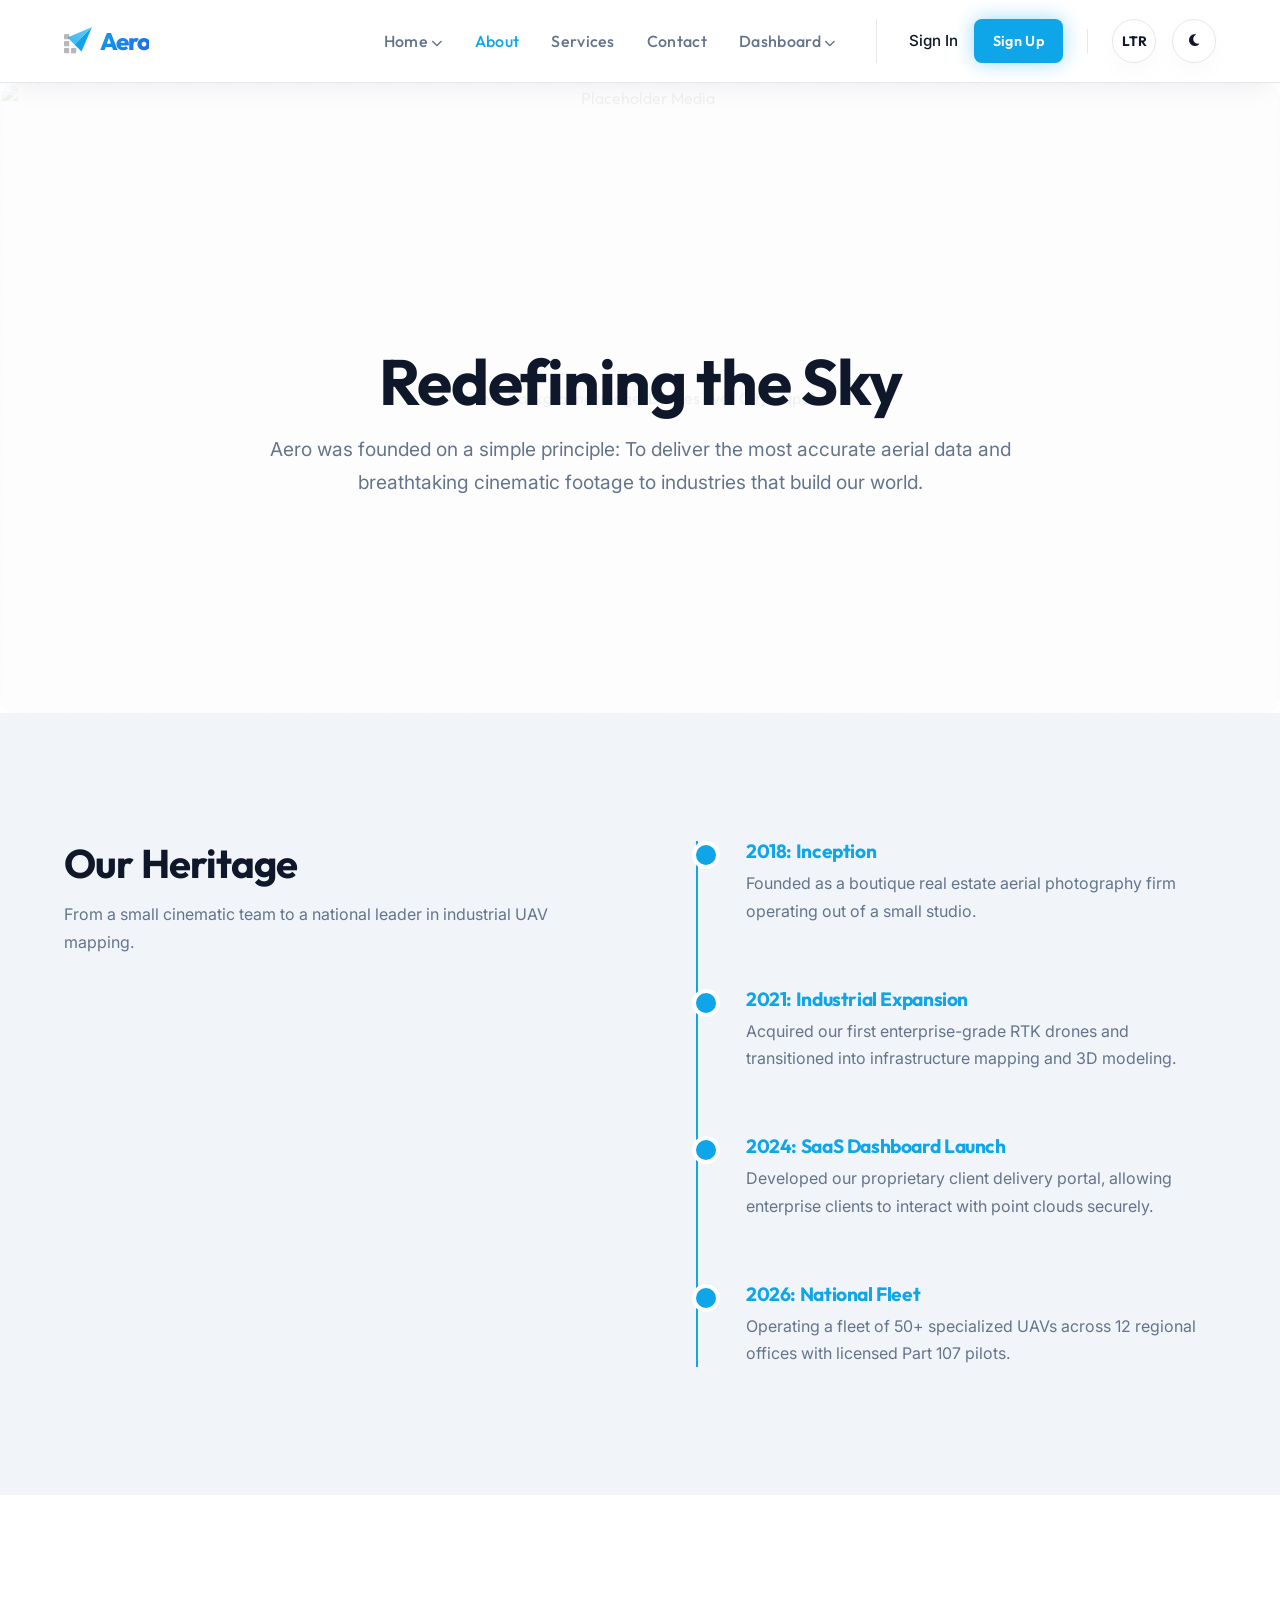
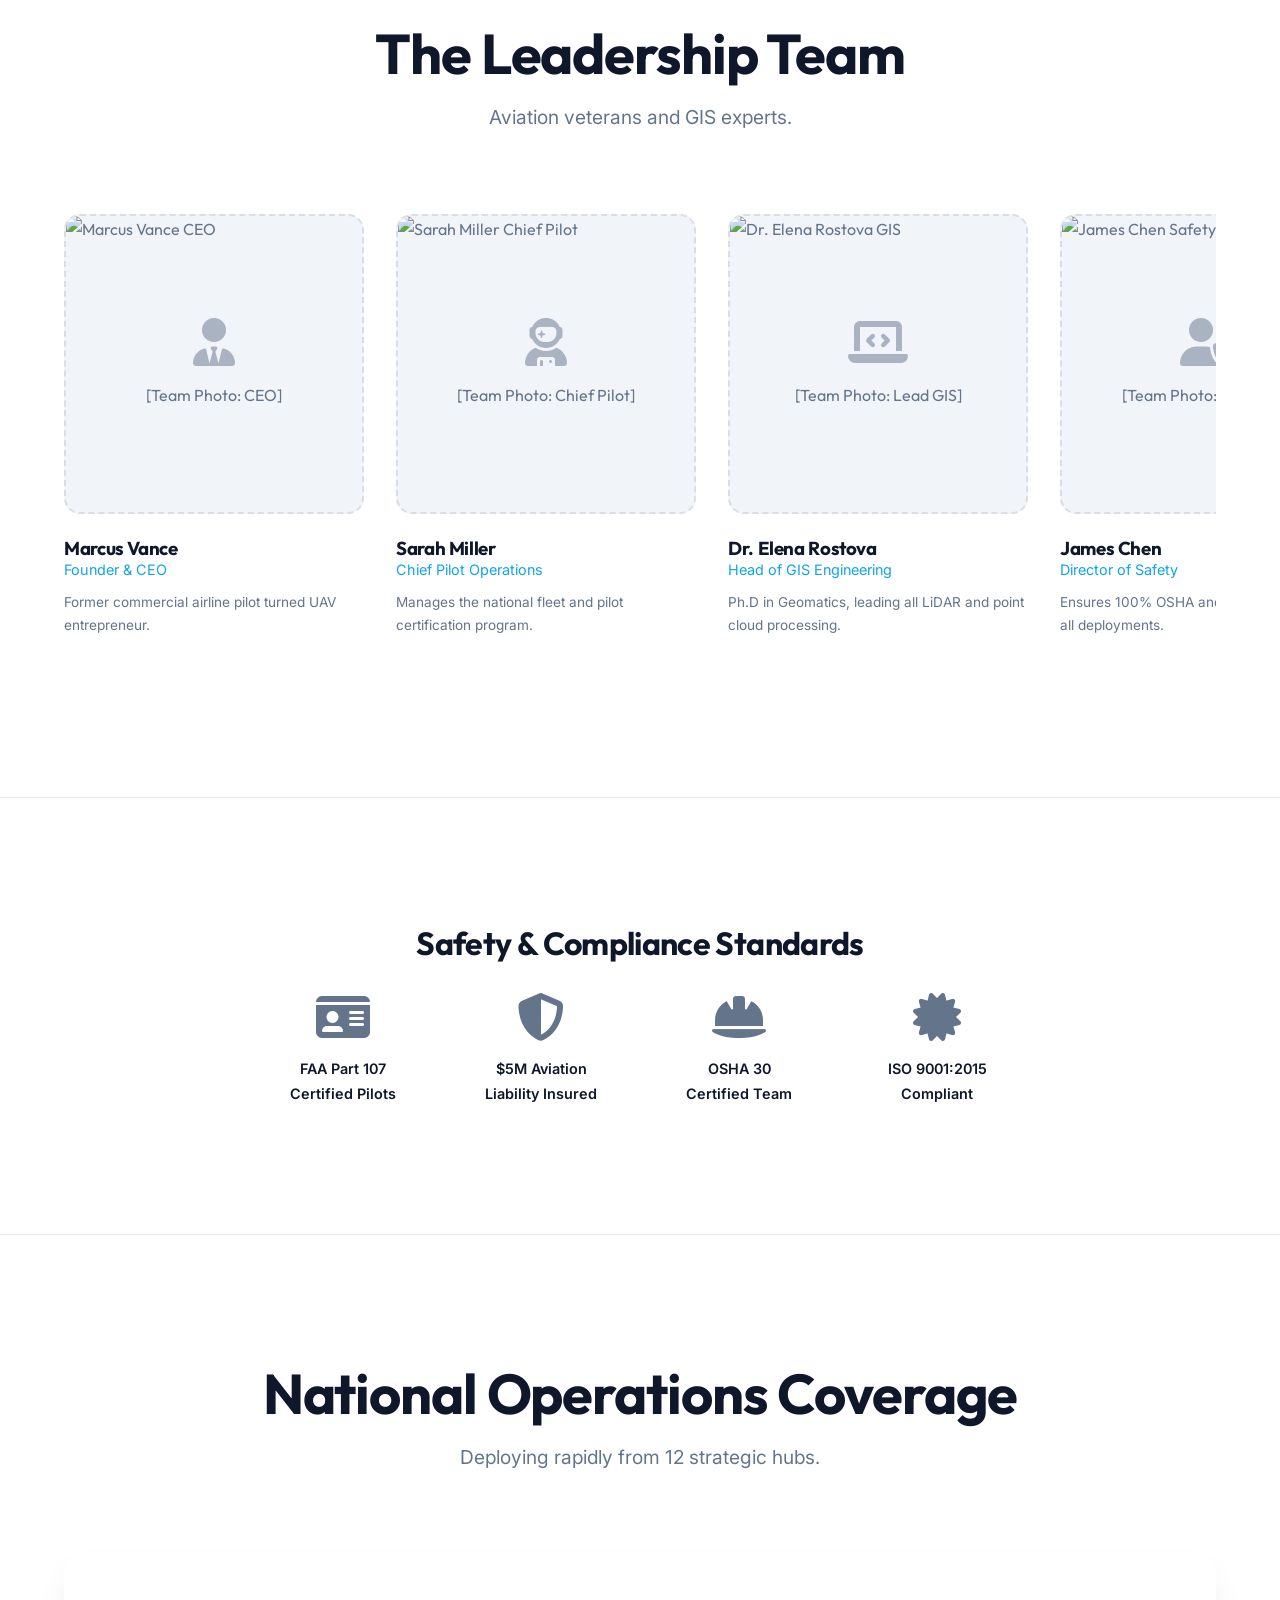
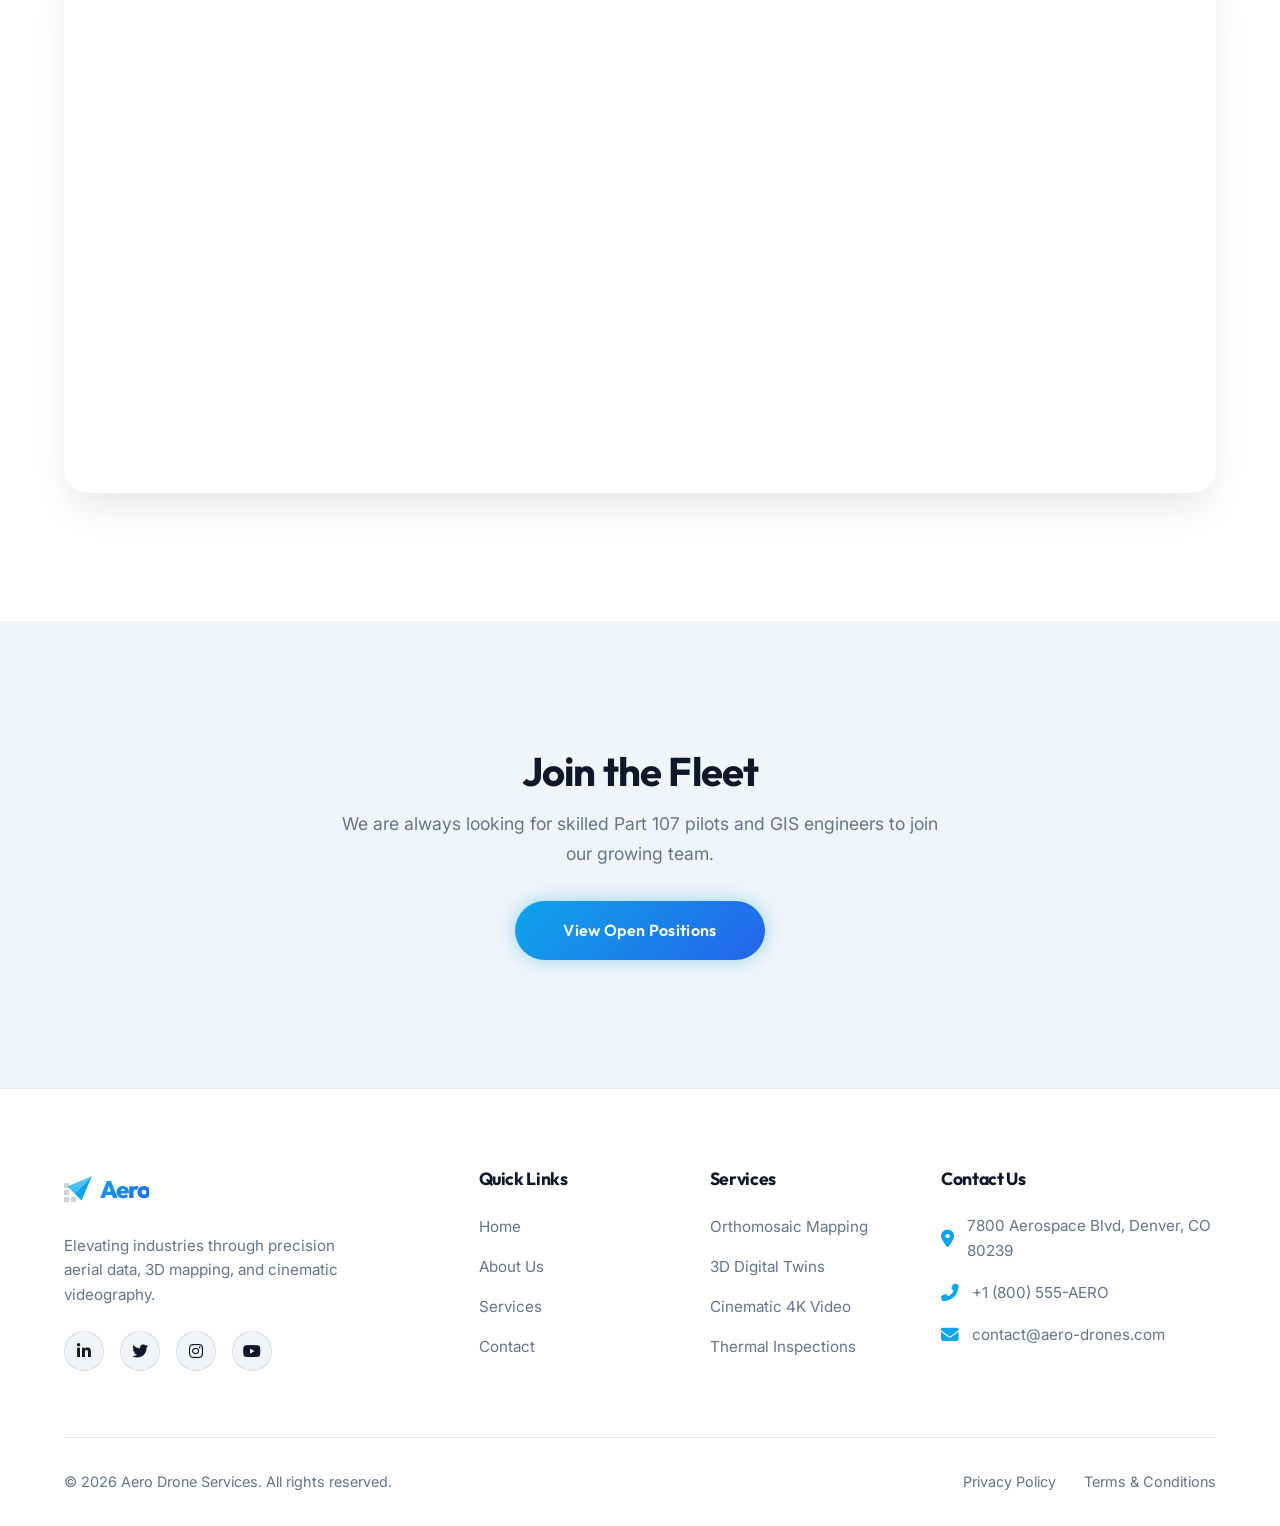
==== about.html @ 743de2b1 "Initial commit" ====
<!DOCTYPE html>
<html lang="en" data-theme="dark" dir="ltr">
<head>
    <meta charset="UTF-8">
    <meta name="viewport" content="width=device-width, initial-scale=1.0">
    <title>About Us - Aero Drone Services</title>
    <link rel="stylesheet" href="https://cdnjs.cloudflare.com/ajax/libs/font-awesome/6.4.0/css/all.min.css">
    <link rel="stylesheet" href="style.css">
    <link rel="icon" type="image/svg+xml" href="favicon.svg">
</head>
<body>
    <header>
        <div class="logo">
            <a href="index.html" style="display:flex; align-items:center; gap:0.5rem; text-decoration: none;">
                <svg width="28" height="28" viewBox="0 0 32 32" fill="none" xmlns="http://www.w3.org/2000/svg">
                    <defs>
                        <linearGradient id="drone-grad-right" x1="0%" y1="100%" x2="100%" y2="0%">
                            <stop offset="0%" stop-color="var(--accent)" />
                            <stop offset="100%" stop-color="#0ea5e9" />
                        </linearGradient>
                        <linearGradient id="drone-grad-left" x1="0%" y1="100%" x2="100%" y2="0%">
                            <stop offset="0%" stop-color="var(--accent)" />
                            <stop offset="100%" stop-color="#38bdf8" />
                        </linearGradient>
                    </defs>
                    <g fill="currentColor" opacity="0.3">
                        <rect x="0" y="24" width="6" height="6" rx="1"/>
                        <rect x="8" y="24" width="6" height="6" rx="1"/>
                        <rect x="0" y="16" width="6" height="6" rx="1"/>
                        <rect x="0" y="8" width="6" height="6" rx="1"/>
                    </g>
                    <path d="M 12 20 L 32 0 L 20 28 Z" fill="url(#drone-grad-right)"/>
                    <path d="M 12 20 L 32 0 L 4 12 Z" fill="url(#drone-grad-left)" opacity="0.8"/>
                </svg>
                <span style="font-family: var(--font-heading); font-size: 1.5rem; font-weight: 800; color: var(--text-primary);">Aero</span>
            </a>
        </div>
        <nav>
            <ul class="nav-links">
                <li class="nav-item-dropdown">
                    <a href="index.html">Home <i class="fas fa-chevron-down" style="font-size:0.7rem;"></i></a>
                    <ul class="dropdown-menu">
                        <li><a href="index.html">Home 1 (Cinematic)</a></li>
                        <li><a href="home2.html">Home 2 (Industrial)</a></li>
                    </ul>
                </li>
                <li><a href="about.html" >About</a></li>
                <li><a href="services.html">Services</a></li>
                <li><a href="contact.html">Contact</a></li>
                <li class="nav-item-dropdown">
                    <a href="dashboard.html">Dashboard <i class="fas fa-chevron-down" style="font-size:0.7rem;"></i></a>
                    <ul class="dropdown-menu">
                        <li><a href="dashboard.html">User</a></li>
                        <li><a href="admin.html">Admin</a></li>
                    </ul>
                </li>
            </ul>
            <div class="header-utils">
                <a href="signin.html" style="font-weight: 500; font-size: 0.95rem; color: var(--text-primary);">Sign In</a>
                <a href="signup.html" class="btn" style="padding: 0.6rem 1.2rem; border-radius: 8px; font-size: 0.9rem; background: var(--accent); color: #fff;">Sign Up</a>
                <div style="width: 1px; height: 24px; background-color: var(--border); margin: 0 0.5rem;"></div>
                <button id="dir-toggle" class="btn-toggle">LTR</button>
                <button id="theme-toggle" class="btn-toggle" aria-label="Toggle Theme">
                    <i class="fas fa-moon"></i>
                </button>
            </div>
        </nav>
    </header>

    <main>
        <!-- SECTION 1: Mission Hero -->
        <section class="hero-centered" style="background-color: var(--bg-primary); position: relative; overflow: hidden;">
            <div style="position: absolute; top: 0; left: 0; width: 100%; height: 100%; opacity: 0.1; z-index: 0;" class="media-placeholder">
    <!-- Paste your URL below. Empty src attributes are automatically hidden. -->
    <img src="https://loremflickr.com/800/600/drone,architecture?lock=18" alt="Placeholder Media">
    <video src="" autoplay loop muted playsinline></video>

                <span>[Hero Background Image: Drones over Cityscape]</span>
            </div>
            <div style="position: relative; z-index: 1; max-width: 800px;">
                <h1 style="font-size: 4rem; margin-bottom: 1rem;">Redefining the Sky</h1>
                <p style="font-size: 1.2rem; color: var(--text-secondary); margin-bottom: 2rem;">Aero was founded on a simple principle: To deliver the most accurate aerial data and breathtaking cinematic footage to industries that build our world.</p>
            </div>
        </section>

        <!-- SECTION 2: Heritage Timeline -->
        <section class="section-padding" style="background-color: var(--bg-secondary);">
            <div class="grid-2" style="max-width: 1200px; margin: 0 auto;">
                <div>
                    <h2 style="font-size: 2.5rem; margin-bottom: 1rem;">Our Heritage</h2>
                    <p style="color: var(--text-secondary); margin-bottom: 2rem;">From a small cinematic team to a national leader in industrial UAV mapping.</p>
                </div>
                <div class="history-timeline">
                    <div class="history-item">
                        <h4 style="color: var(--accent); font-size: 1.2rem; margin-bottom: 0.5rem;">2018: Inception</h4>
                        <p style="color: var(--text-secondary);">Founded as a boutique real estate aerial photography firm operating out of a small studio.</p>
                    </div>
                    <div class="history-item">
                        <h4 style="color: var(--accent); font-size: 1.2rem; margin-bottom: 0.5rem;">2021: Industrial Expansion</h4>
                        <p style="color: var(--text-secondary);">Acquired our first enterprise-grade RTK drones and transitioned into infrastructure mapping and 3D modeling.</p>
                    </div>
                    <div class="history-item">
                        <h4 style="color: var(--accent); font-size: 1.2rem; margin-bottom: 0.5rem;">2024: SaaS Dashboard Launch</h4>
                        <p style="color: var(--text-secondary);">Developed our proprietary client delivery portal, allowing enterprise clients to interact with point clouds securely.</p>
                    </div>
                    <div class="history-item" style="margin-bottom: 0;">
                        <h4 style="color: var(--accent); font-size: 1.2rem; margin-bottom: 0.5rem;">2026: National Fleet</h4>
                        <p style="color: var(--text-secondary);">Operating a fleet of 50+ specialized UAVs across 12 regional offices with licensed Part 107 pilots.</p>
                    </div>
                </div>
            </div>
        </section>

        <!-- SECTION 3: Leadership Team -->
        <section class="section-padding" style="background-color: var(--bg-primary);">
            <div class="section-title">
                <h2>The Leadership Team</h2>
                <p>Aviation veterans and GIS experts.</p>
            </div>
            <div style="display: flex; gap: 2rem; overflow-x: auto; padding-bottom: 2rem; max-width: 1200px; margin: 0 auto; scroll-snap-type: x mandatory;">
                <div style="flex: 0 0 300px; scroll-snap-align: start;">
                    <div class="media-placeholder ratio-square" style="border-radius: 16px; margin-bottom: 1.5rem;">
    <!-- Paste your URL below. Empty src attributes are automatically hidden. -->
    <img src="https://images.unsplash.com/photo-1560250097-0b93528c311a?w=400&h=400&fit=crop" alt="Marcus Vance CEO">
    <video src="" autoplay loop muted playsinline></video>

                        <i class="fas fa-user-tie"></i>
                        <span>[Team Photo: CEO]</span>
                    </div>
                    <h3>Marcus Vance</h3>
                    <p style="color: var(--accent); font-size: 0.9rem; margin-bottom: 0.5rem;">Founder & CEO</p>
                    <p style="color: var(--text-secondary); font-size: 0.85rem;">Former commercial airline pilot turned UAV entrepreneur.</p>
                </div>
                <div style="flex: 0 0 300px; scroll-snap-align: start;">
                    <div class="media-placeholder ratio-square" style="border-radius: 16px; margin-bottom: 1.5rem;">
    <!-- Paste your URL below. Empty src attributes are automatically hidden. -->
    <img src="https://images.unsplash.com/photo-1573496359142-b8d87734a5a2?w=400&h=400&fit=crop" alt="Sarah Miller Chief Pilot">
    <video src="" autoplay loop muted playsinline></video>

                        <i class="fas fa-user-astronaut"></i>
                        <span>[Team Photo: Chief Pilot]</span>
                    </div>
                    <h3>Sarah Miller</h3>
                    <p style="color: var(--accent); font-size: 0.9rem; margin-bottom: 0.5rem;">Chief Pilot Operations</p>
                    <p style="color: var(--text-secondary); font-size: 0.85rem;">Manages the national fleet and pilot certification program.</p>
                </div>
                <div style="flex: 0 0 300px; scroll-snap-align: start;">
                    <div class="media-placeholder ratio-square" style="border-radius: 16px; margin-bottom: 1.5rem;">
    <!-- Paste your URL below. Empty src attributes are automatically hidden. -->
    <img src="https://images.unsplash.com/photo-1580489944761-15a19d654956?w=400&h=400&fit=crop" alt="Dr. Elena Rostova GIS">
    <video src="" autoplay loop muted playsinline></video>

                        <i class="fas fa-laptop-code"></i>
                        <span>[Team Photo: Lead GIS]</span>
                    </div>
                    <h3>Dr. Elena Rostova</h3>
                    <p style="color: var(--accent); font-size: 0.9rem; margin-bottom: 0.5rem;">Head of GIS Engineering</p>
                    <p style="color: var(--text-secondary); font-size: 0.85rem;">Ph.D in Geomatics, leading all LiDAR and point cloud processing.</p>
                </div>
                <div style="flex: 0 0 300px; scroll-snap-align: start;">
                    <div class="media-placeholder ratio-square" style="border-radius: 16px; margin-bottom: 1.5rem;">
    <!-- Paste your URL below. Empty src attributes are automatically hidden. -->
    <img src="https://images.unsplash.com/photo-1472099645785-5658abf4ff4e?w=400&h=400&fit=crop" alt="James Chen Safety">
    <video src="" autoplay loop muted playsinline></video>

                        <i class="fas fa-user-shield"></i>
                        <span>[Team Photo: Safety Dir]</span>
                    </div>
                    <h3>James Chen</h3>
                    <p style="color: var(--accent); font-size: 0.9rem; margin-bottom: 0.5rem;">Director of Safety</p>
                    <p style="color: var(--text-secondary); font-size: 0.85rem;">Ensures 100% OSHA and FAA compliance on all deployments.</p>
                </div>
            </div>
        </section>

        <!-- SECTION 4: Safety & Compliance -->
        <section class="section-padding" style="background-color: var(--bg-elevated); border-top: 1px solid var(--border); border-bottom: 1px solid var(--border);">
            <div style="max-width: 1000px; margin: 0 auto; text-align: center;">
                <h2 style="font-size: 2rem; margin-bottom: 2rem;">Safety & Compliance Standards</h2>
                <div style="display: flex; justify-content: center; flex-wrap: wrap; gap: 3rem;">
                    <div style="text-align: center; width: 150px;">
                        <i class="fas fa-id-card" style="font-size: 3rem; color: var(--text-secondary); margin-bottom: 1rem;"></i>
                        <p style="font-weight: 600; font-size: 0.9rem;">FAA Part 107<br>Certified Pilots</p>
                    </div>
                    <div style="text-align: center; width: 150px;">
                        <i class="fas fa-shield-alt" style="font-size: 3rem; color: var(--text-secondary); margin-bottom: 1rem;"></i>
                        <p style="font-weight: 600; font-size: 0.9rem;">$5M Aviation<br>Liability Insured</p>
                    </div>
                    <div style="text-align: center; width: 150px;">
                        <i class="fas fa-hard-hat" style="font-size: 3rem; color: var(--text-secondary); margin-bottom: 1rem;"></i>
                        <p style="font-weight: 600; font-size: 0.9rem;">OSHA 30<br>Certified Team</p>
                    </div>
                    <div style="text-align: center; width: 150px;">
                        <i class="fas fa-certificate" style="font-size: 3rem; color: var(--text-secondary); margin-bottom: 1rem;"></i>
                        <p style="font-weight: 600; font-size: 0.9rem;">ISO 9001:2015<br>Compliant</p>
                    </div>
                </div>
            </div>
        </section>

        <!-- SECTION 5: Global Reach Map -->
        <section class="section-padding" style="background-color: var(--bg-primary);">
            <div class="section-title">
                <h2>National Operations Coverage</h2>
                <p>Deploying rapidly from 12 strategic hubs.</p>
            </div>
            <div style="max-width: 1200px; margin: 0 auto;">
                <div style="width: 100%; height: 60vh; border-radius: 24px; overflow: hidden; box-shadow: var(--shadow-elevated);">
                    <iframe src="https://www.google.com/maps/embed?pb=!1m14!1m12!1m3!1d13540875.050456181!2d-98.35824580556113!3d39.7392!2m3!1f0!2f0!3f0!3m2!1i1024!2i768!4f13.1!5e0!3m2!1sen!2sus!4v1680000000000!5m2!1sen!2sus" width="100%" height="100%" style="border:0;" allowfullscreen="" loading="lazy" referrerpolicy="no-referrer-when-downgrade"></iframe>
                </div>
            </div>
        </section>

        <!-- SECTION 6: Careers CTA -->
        <section class="section-padding" style="background: var(--bg-secondary); text-align: center;">
            <div style="max-width: 600px; margin: 0 auto;">
                <h2 style="font-size: 2.5rem; margin-bottom: 1rem;">Join the Fleet</h2>
                <p style="font-size: 1.1rem; color: var(--text-secondary); margin-bottom: 2rem;">We are always looking for skilled Part 107 pilots and GIS engineers to join our growing team.</p>
                <a href="contact.html" class="btn" style="padding: 1rem 3rem;">View Open Positions</a>
            </div>
        </section>
    </main>

        <footer class="main-footer">
        <div class="footer-grid">
            <div class="footer-brand">
                <div class="logo">
                    <a href="index.html" style="display:flex; align-items:center; gap:0.5rem; text-decoration: none;">
                        <svg width="28" height="28" viewBox="0 0 32 32" fill="none" xmlns="http://www.w3.org/2000/svg">
                            <defs>
                                <linearGradient id="drone-grad-right" x1="0%" y1="100%" x2="100%" y2="0%">
                                    <stop offset="0%" stop-color="var(--accent)" />
                                    <stop offset="100%" stop-color="#0ea5e9" />
                                </linearGradient>
                                <linearGradient id="drone-grad-left" x1="0%" y1="100%" x2="100%" y2="0%">
                                    <stop offset="0%" stop-color="var(--accent)" />
                                    <stop offset="100%" stop-color="#38bdf8" />
                                </linearGradient>
                            </defs>
                            <g fill="currentColor" opacity="0.3">
                                <rect x="0" y="24" width="6" height="6" rx="1"/>
                                <rect x="8" y="24" width="6" height="6" rx="1"/>
                                <rect x="0" y="16" width="6" height="6" rx="1"/>
                                <rect x="0" y="8" width="6" height="6" rx="1"/>
                            </g>
                            <path d="M 12 20 L 32 0 L 20 28 Z" fill="url(#drone-grad-right)"/>
                            <path d="M 12 20 L 32 0 L 4 12 Z" fill="url(#drone-grad-left)" opacity="0.8"/>
                        </svg>
                        <span style="font-family: var(--font-heading); font-size: 1.5rem; font-weight: 800; color: var(--text-primary);">Aero</span>
                    </a>
                </div>
                <p>Elevating industries through precision aerial data, 3D mapping, and cinematic videography.</p>
                <div class="social-links">
                    <a href="#" aria-label="LinkedIn"><i class="fab fa-linkedin-in"></i></a>
                    <a href="#" aria-label="Twitter"><i class="fab fa-twitter"></i></a>
                    <a href="#" aria-label="Instagram"><i class="fab fa-instagram"></i></a>
                    <a href="#" aria-label="YouTube"><i class="fab fa-youtube"></i></a>
                </div>
            </div>
            <div class="footer-links">
                <h4>Quick Links</h4>
                <ul>
                    <li><a href="index.html">Home</a></li>
                    <li><a href="about.html">About Us</a></li>
                    <li><a href="services.html">Services</a></li>
                    <li><a href="contact.html">Contact</a></li>
                </ul>
            </div>
            <div class="footer-links">
                <h4>Services</h4>
                <ul>
                    <li><a href="services.html">Orthomosaic Mapping</a></li>
                    <li><a href="services.html">3D Digital Twins</a></li>
                    <li><a href="services.html">Cinematic 4K Video</a></li>
                    <li><a href="services.html">Thermal Inspections</a></li>
                </ul>
            </div>
            <div class="footer-contact">
                <h4>Contact Us</h4>
                <p><i class="fas fa-map-marker-alt"></i> 7800 Aerospace Blvd, Denver, CO 80239</p>
                <p><i class="fas fa-phone-alt"></i> +1 (800) 555-AERO</p>
                <p><i class="fas fa-envelope"></i> contact@aero-drones.com</p>
            </div>
        </div>
        <div class="footer-bottom">
            <p>&copy; 2026 Aero Drone Services. All rights reserved.</p>
            <div class="legal-links">
                <a href="#">Privacy Policy</a>
                <a href="#">Terms & Conditions</a>
            </div>
        </div>
    </footer>

    <script src="script.js"></script>
</body>
</html>
---- style.css ----
@import url('https://fonts.googleapis.com/css2?family=Outfit:wght@300;400;500;600;700;800&family=Inter:wght@300;400;500;600&display=swap');

:root {
    /* Aero Silver & Electric Blue (Light Theme) */
    --bg-primary: #ffffff;
    --bg-secondary: #f1f5f9;
    --bg-elevated: rgba(255, 255, 255, 0.85);
    --text-primary: #0f172a;
    --text-secondary: #64748b;
    
    --accent-gradient: linear-gradient(135deg, #0ea5e9, #2563eb);
    --accent: #0ea5e9;
    --accent-glow: rgba(14, 165, 233, 0.4);
    
    --border: rgba(15, 23, 42, 0.1);
    --glass-border: rgba(255, 255, 255, 0.6);
    
    --shadow: 0 10px 30px -10px rgba(15, 23, 42, 0.08);
    --shadow-elevated: 0 20px 40px -10px rgba(15, 23, 42, 0.12);
    --shadow-glow: 0 0 20px var(--accent-glow);
    
    --font-heading: 'Outfit', sans-serif;
    --font-body: 'Inter', sans-serif;

    --transition: all 0.4s cubic-bezier(0.16, 1, 0.3, 1);
}

[data-theme="dark"] {
    /* Aero Silver & Electric Blue (Dark Theme) */
    --bg-primary: #020617;
    --bg-secondary: #0f172a;
    --bg-elevated: rgba(15, 23, 42, 0.75);
    --text-primary: #f8fafc;
    --text-secondary: #94a3b8;
    
    --accent-gradient: linear-gradient(135deg, #38bdf8, #2563eb);
    --accent: #38bdf8;
    --accent-glow: rgba(56, 189, 248, 0.3);
    
    --border: rgba(255, 255, 255, 0.1);
    --glass-border: rgba(255, 255, 255, 0.15);
    
    --shadow: 0 10px 30px -10px rgba(0, 0, 0, 0.6);
    --shadow-elevated: 0 20px 40px -10px rgba(0, 0, 0, 0.8);
}

* {
    margin: 0;
    padding: 0;
    box-sizing: border-box;
}

body {
    font-family: var(--font-body);
    background-color: var(--bg-primary);
    color: var(--text-primary);
    line-height: 1.7;
    transition: background-color 0.5s ease, color 0.5s ease;
    overflow-x: hidden;
    -webkit-font-smoothing: antialiased;
}

h1, h2, h3, h4, h5, h6 {
    font-family: var(--font-heading);
    font-weight: 700;
    line-height: 1.1;
    letter-spacing: -0.02em;
}

a {
    color: inherit;
    text-decoration: none;
    transition: var(--transition);
}

/* Glassmorphic Header */
header {
    background-color: var(--bg-elevated);
    backdrop-filter: blur(16px);
    -webkit-backdrop-filter: blur(16px);
    padding: 1.2rem 5%;
    display: flex;
    justify-content: space-between;
    align-items: center;
    position: sticky;
    top: 0;
    z-index: 1000;
    border-bottom: 1px solid var(--border);
    box-shadow: var(--shadow);
}

.logo {
    font-family: var(--font-heading);
    font-size: 1.8rem;
    font-weight: 800;
    letter-spacing: -0.04em;
    display: flex;
    align-items: center;
    gap: 0.5rem;
}

.logo i {
    background: var(--accent-gradient);
    -webkit-background-clip: text;
    -webkit-text-fill-color: transparent;
    font-size: 1.5rem;
}

.logo span {
    background: var(--accent-gradient);
    -webkit-background-clip: text;
    -webkit-text-fill-color: transparent;
}

nav {
    display: flex;
    align-items: center;
    gap: 2.5rem;
}

.nav-links {
    display: flex;
    gap: 2rem;
    list-style: none;
}

.nav-links li {
    position: relative;
    padding: 0.5rem 0;
}

.nav-links a {
    font-family: var(--font-heading);
    font-weight: 500;
    font-size: 1rem;
    color: var(--text-secondary);
    letter-spacing: 0.02em;
    transition: var(--transition);
}

.nav-links a:hover,
.nav-links a.active {
    color: var(--text-primary);
}

/* Premium Dropdown with Blur */
.dropdown-menu {
    position: absolute;
    top: 100%;
    left: 50%;
    transform: translateX(-50%) translateY(15px) scale(0.95);
    background-color: var(--bg-elevated);
    backdrop-filter: blur(20px);
    -webkit-backdrop-filter: blur(20px);
    min-width: 220px;
    box-shadow: var(--shadow-elevated);
    border-radius: 16px;
    border: 1px solid var(--border);
    padding: 0.8rem;
    opacity: 0;
    visibility: hidden;
    transition: var(--transition);
    z-index: 100;
}

.nav-item-dropdown:hover .dropdown-menu {
    opacity: 1;
    visibility: visible;
    transform: translateX(-50%) translateY(0) scale(1);
}

.dropdown-menu li {
    padding: 0;
    margin-bottom: 0.2rem;
}

.dropdown-menu li:last-child {
    margin-bottom: 0;
}

.dropdown-menu a {
    display: block;
    padding: 0.8rem 1.2rem;
    color: var(--text-primary);
    border-radius: 8px;
    font-weight: 500;
}

.dropdown-menu a:hover {
    background: rgba(255,255,255,0.05);
    color: var(--accent);
    transform: translateX(5px);
}

[data-theme="light"] .dropdown-menu a:hover {
    background: rgba(0,0,0,0.03);
}

/* Header Utilities */
.header-utils {
    display: flex;
    align-items: center;
    gap: 1rem;
    padding-left: 2rem;
    border-left: 1px solid var(--border);
}

.btn-toggle {
    background: transparent;
    border: 1px solid var(--border);
    color: var(--text-primary);
    width: 44px;
    height: 44px;
    border-radius: 50%;
    cursor: pointer;
    font-family: var(--font-heading);
    font-size: 0.85rem;
    font-weight: 700;
    transition: var(--transition);
    display: flex;
    align-items: center;
    justify-content: center;
    box-shadow: var(--shadow);
}

.btn-toggle:hover {
    background: var(--bg-secondary);
    border-color: var(--accent);
    color: var(--accent);
    transform: translateY(-2px);
    box-shadow: var(--shadow-glow);
}

/* Elegant Buttons */
.btn {
    display: inline-flex;
    align-items: center;
    justify-content: center;
    padding: 1rem 2.5rem;
    background: var(--accent-gradient);
    color: #fff !important;
    border-radius: 30px;
    font-family: var(--font-heading);
    font-weight: 600;
    font-size: 1rem;
    letter-spacing: 0.02em;
    border: none;
    cursor: pointer;
    transition: var(--transition);
    box-shadow: var(--shadow-glow);
    position: relative;
    overflow: hidden;
    z-index: 1;
}

.btn::before {
    content: '';
    position: absolute;
    top: 0; left: 0; right: 0; bottom: 0;
    background: linear-gradient(135deg, #4facfe, #00f2fe);
    z-index: -1;
    transition: var(--transition);
    opacity: 0;
}

.btn:hover {
    transform: translateY(-3px);
    box-shadow: 0 15px 25px -10px var(--accent);
}

.btn:hover::before {
    opacity: 1;
}

.btn-outline {
    background: transparent;
    border: 2px solid var(--border);
    color: var(--text-primary) !important;
    box-shadow: none;
}

.btn-outline::before {
    display: none;
}

.btn-outline:hover {
    border-color: var(--accent);
    color: var(--accent) !important;
    background: rgba(0, 242, 254, 0.05);
}

/* Hero Section (Glass Overlay) */
.hero {
    position: relative;
    height: 90vh;
    display: flex;
    overflow: hidden;
}

.hero-split {
    flex: 1;
    position: relative;
    overflow: hidden;
}

.hero-split img {
    position: absolute;
    top: 0;
    left: 0;
    width: 100%;
    height: 100%;
    object-fit: cover;
    z-index: 0;
    opacity: 0.6;
    transition: transform 1.5s cubic-bezier(0.16, 1, 0.3, 1), opacity 0.5s ease;
}

.hero-split:hover img {
    transform: scale(1.08);
    opacity: 0.8;
}

.hero-content {
    position: absolute;
    top: 50%;
    left: 50%;
    transform: translate(-50%, -50%);
    z-index: 10;
    text-align: center;
    padding: 4rem;
    background: rgba(10, 11, 16, 0.7);
    backdrop-filter: blur(24px);
    -webkit-backdrop-filter: blur(24px);
    border: 1px solid rgba(255, 255, 255, 0.05);
    border-radius: 30px;
    width: 90%;
    max-width: 800px;
    box-shadow: 0 30px 60px rgba(0,0,0,0.5);
}

.hero-content h2 {
    font-size: 4.5rem;
    margin-bottom: 1.5rem;
    background: linear-gradient(to right, #fff, #94a3b8);
    -webkit-background-clip: text;
    -webkit-text-fill-color: transparent;
    line-height: 1.1;
}

[data-theme="light"] .hero-content h2 {
    background: linear-gradient(to right, #ffffff, #e2e8f0);
    -webkit-background-clip: text;
    -webkit-text-fill-color: transparent;
}

.hero-content p {
    font-size: 1.2rem;
    color: #cbd5e1;
    margin-bottom: 3rem;
    font-weight: 300;
    letter-spacing: 0.05em;
    text-transform: uppercase;
}

/* Sections */
.section-padding {
    padding: 8rem 5%;
}

.section-title {
    text-align: center;
    margin-bottom: 5rem;
}

.section-title h2 {
    font-size: 3.5rem;
    margin-bottom: 1rem;
}

.section-title h2 span {
    color: var(--accent);
}

.section-title p {
    color: var(--text-secondary);
    font-size: 1.2rem;
    max-width: 600px;
    margin: 0 auto;
}

/* Grid Layouts */
.grid-2 {
    display: grid;
    grid-template-columns: repeat(auto-fit, minmax(400px, 1fr));
    gap: 3rem;
}

.grid-3 {
    display: grid;
    grid-template-columns: repeat(auto-fit, minmax(320px, 1fr));
    gap: 2.5rem;
}

/* Premium Specs Table */
.table-wrapper {
    background: var(--bg-elevated);
    border: 1px solid var(--border);
    border-radius: 24px;
    padding: 1px; /* Gradient border effect */
    background: linear-gradient(135deg, var(--border), transparent);
    box-shadow: var(--shadow-elevated);
    overflow: hidden;
}

.specs-table {
    width: 100%;
    border-collapse: collapse;
    background-color: var(--bg-secondary);
    border-radius: 23px;
    overflow: hidden;
}

.specs-table th,
.specs-table td {
    padding: 1.5rem 2rem;
    text-align: left;
    border-bottom: 1px solid var(--border);
}

[dir="rtl"] .specs-table th,
[dir="rtl"] .specs-table td {
    text-align: right;
}

.specs-table th {
    background-color: rgba(0, 0, 0, 0.02);
    font-family: var(--font-heading);
    font-weight: 600;
    color: var(--text-secondary);
    text-transform: uppercase;
    font-size: 0.8rem;
    letter-spacing: 0.1em;
}

[data-theme="dark"] .specs-table th {
    background-color: rgba(255, 255, 255, 0.02);
}

.specs-table td {
    font-size: 1.05rem;
    font-weight: 500;
}

.specs-table tr:last-child td {
    border-bottom: none;
}

.specs-table tr {
    transition: var(--transition);
}

.specs-table tr:hover td {
    background-color: rgba(255,255,255,0.03);
}

/* Glassmorphic Cards */
.card {
    background: var(--bg-elevated);
    backdrop-filter: blur(12px);
    -webkit-backdrop-filter: blur(12px);
    border-radius: 24px;
    overflow: hidden;
    border: 1px solid var(--border);
    transition: var(--transition);
    position: relative;
}

.card::before {
    content: '';
    position: absolute;
    top: 0; left: 0; right: 0; bottom: 0;
    border-radius: 24px;
    padding: 2px;
    background: linear-gradient(135deg, rgba(255,255,255,0.1), transparent);
    -webkit-mask: linear-gradient(#fff 0 0) content-box, linear-gradient(#fff 0 0);
    -webkit-mask-composite: xor;
    mask-composite: exclude;
    pointer-events: none;
}

.card:hover {
    transform: translateY(-10px);
    box-shadow: var(--shadow-elevated);
    border-color: var(--accent);
}

.card-img {
    height: 250px;
    width: 100%;
    object-fit: cover;
    transition: transform 0.5s ease;
}

.card:hover .card-img {
    transform: scale(1.05);
}

.card-body {
    padding: 2.5rem;
}

.card-title {
    font-size: 1.5rem;
    margin-bottom: 1rem;
    background: var(--accent-gradient);
    -webkit-background-clip: text;
    -webkit-text-fill-color: transparent;
    display: inline-block;
}

.card-text {
    color: var(--text-secondary);
    font-size: 1.05rem;
    line-height: 1.6;
}

/* --- True SaaS App Layout --- */
body.app-mode {
    margin: 0;
    padding: 0;
    overflow: hidden; /* Prevent body scroll, handle scroll in main-content */
}

.app-container {
    display: flex;
    height: 100vh;
    width: 100vw;
}

/* App Sidebar */
.app-sidebar {
    width: 300px;
    height: 100vh;
    background-color: var(--bg-elevated);
    backdrop-filter: blur(16px);
    -webkit-backdrop-filter: blur(16px);
    border-right: 1px solid var(--border);
    display: flex;
    flex-direction: column;
    position: fixed;
    top: 0;
    left: 0;
    z-index: 100;
    transition: transform 0.3s ease;
}

[dir="rtl"] .app-sidebar {
    left: auto;
    right: 0;
    border-right: none;
    border-left: 1px solid var(--border);
}

.app-sidebar-header {
    padding: 2rem 1.5rem 1rem 1.5rem;
    border-bottom: 1px solid var(--border);
}

.user-profile-card {
    display: flex;
    align-items: center;
    gap: 1rem;
    padding-top: 1.5rem;
    margin-top: 1rem;
    border-top: 1px solid rgba(255,255,255,0.05);
}

.user-avatar {
    width: 48px;
    height: 48px;
    border-radius: 12px;
    background: var(--accent-gradient);
    display: flex;
    align-items: center;
    justify-content: center;
    color: white;
    font-weight: 700;
    font-size: 1.2rem;
}

.user-info h4 {
    font-size: 1rem;
    margin-bottom: 0.2rem;
}

.user-info p {
    font-size: 0.8rem;
    color: var(--text-secondary);
}

.app-sidebar-nav {
    flex: 1;
    overflow-y: auto;
    padding: 1.5rem;
    list-style: none;
}

/* Custom Scrollbar for Sidebar */
.app-sidebar-nav::-webkit-scrollbar {
    width: 6px;
}
.app-sidebar-nav::-webkit-scrollbar-track {
    background: transparent;
}
.app-sidebar-nav::-webkit-scrollbar-thumb {
    background: var(--border);
    border-radius: 10px;
}

.app-sidebar-nav li {
    margin-bottom: 0.4rem;
}

.app-sidebar-nav a {
    display: flex;
    align-items: center;
    gap: 1rem;
    padding: 0.9rem 1.2rem;
    color: var(--text-secondary);
    border-radius: 12px;
    font-family: var(--font-heading);
    font-weight: 500;
    font-size: 1rem;
    transition: var(--transition);
    border: 1px solid transparent;
}

.app-sidebar-nav a i {
    font-size: 1.2rem;
    width: 24px;
    text-align: center;
}

.app-sidebar-nav a.active {
    background: var(--bg-secondary);
    color: var(--accent);
    border-color: var(--border);
    box-shadow: 0 4px 15px rgba(0,0,0,0.05);
}

[data-theme="dark"] .app-sidebar-nav a.active {
    background: rgba(14, 165, 233, 0.1);
    border-color: rgba(14, 165, 233, 0.2);
    box-shadow: 0 0 15px rgba(14, 165, 233, 0.1);
}

.app-sidebar-nav a:hover:not(.active) {
    background: var(--bg-secondary);
    color: var(--text-primary);
}

.app-sidebar-footer {
    padding: 1.5rem;
    border-top: 1px solid var(--border);
}

.app-sidebar-footer a {
    display: flex;
    align-items: center;
    gap: 1rem;
    padding: 0.9rem 1.2rem;
    color: #ef4444; /* Red for logout */
    border-radius: 12px;
    font-family: var(--font-heading);
    font-weight: 600;
    transition: var(--transition);
    background: rgba(239, 68, 68, 0.1);
}

.app-sidebar-footer a:hover {
    background: rgba(239, 68, 68, 0.2);
}

/* App Main Content */
.app-main {
    flex: 1;
    margin-left: 300px; /* Width of sidebar */
    height: 100vh;
    overflow-y: auto;
    scroll-behavior: smooth;
    background-color: var(--bg-primary);
    position: relative;
}

[dir="rtl"] .app-main {
    margin-left: 0;
    margin-right: 300px;
}

/* Top bar for utilities in App mode */
.app-topbar {
    position: sticky;
    top: 0;
    z-index: 90;
    padding: 1rem 3rem;
    display: flex;
    justify-content: flex-end;
    align-items: center;
    gap: 1rem;
    background: rgba(2, 6, 23, 0.8);
    backdrop-filter: blur(12px);
    -webkit-backdrop-filter: blur(12px);
    border-bottom: 1px solid var(--border);
}

[data-theme="light"] .app-topbar {
    background: rgba(255, 255, 255, 0.8);
}

/* Sections in App */
.app-section {
    min-height: 80vh;
    padding: 5rem 3rem;
    border-bottom: 1px solid var(--border);
}

.app-section:last-child {
    border-bottom: none;
    min-height: calc(100vh - 100px);
}

.app-section-header {
    margin-bottom: 3rem;
}

.app-section-header h2 {
    font-size: 2.5rem;
    margin-bottom: 0.5rem;
}

.app-section-header p {
    color: var(--text-secondary);
    font-size: 1.1rem;
}

/* Domain Specific UI */
.stat-grid {
    display: grid;
    grid-template-columns: repeat(auto-fit, minmax(220px, 1fr));
    gap: 1.5rem;
    margin-bottom: 3rem;
}

.stat-card {
    background: var(--bg-elevated);
    border: 1px solid var(--border);
    border-radius: 16px;
    padding: 1.5rem;
    position: relative;
    overflow: hidden;
}

.stat-card::after {
    content: '';
    position: absolute;
    bottom: 0; left: 0; right: 0;
    height: 4px;
    background: var(--accent-gradient);
    opacity: 0.5;
}

/* Progress Bars */
.progress-container {
    background: var(--bg-secondary);
    border-radius: 10px;
    height: 8px;
    width: 100%;
    overflow: hidden;
    margin-top: 1rem;
}

.progress-bar {
    background: var(--accent-gradient);
    height: 100%;
    border-radius: 10px;
}

/* Timelines */
.timeline {
    position: relative;
    padding-left: 2rem;
    margin-top: 2rem;
}

.timeline::before {
    content: '';
    position: absolute;
    left: 0;
    top: 0;
    bottom: 0;
    width: 2px;
    background: var(--border);
}

.timeline-item {
    position: relative;
    margin-bottom: 2rem;
}

.timeline-item::before {
    content: '';
    position: absolute;
    left: -2.35rem;
    top: 0.2rem;
    width: 16px;
    height: 16px;
    border-radius: 50%;
    background: var(--bg-primary);
    border: 3px solid var(--accent);
    box-shadow: 0 0 10px var(--accent-glow);
}

/* Tags / Badges */
.badge {
    padding: 0.4rem 0.8rem;
    border-radius: 20px;
    font-size: 0.8rem;
    font-weight: 600;
    letter-spacing: 0.05em;
    text-transform: uppercase;
}
.badge-active { background: rgba(16, 185, 129, 0.1); color: #10b981; border: 1px solid rgba(16, 185, 129, 0.2); }
.badge-processing { background: rgba(245, 158, 11, 0.1); color: #f59e0b; border: 1px solid rgba(245, 158, 11, 0.2); }
.badge-delivered { background: rgba(56, 189, 248, 0.1); color: #38bdf8; border: 1px solid rgba(56, 189, 248, 0.2); }

/* Media Placeholders */
.media-placeholder {
    width: 100%;
    background: var(--bg-secondary);
    border: 2px dashed var(--border);
    border-radius: 16px;
    display: flex;
    flex-direction: column;
    align-items: center;
    justify-content: center;
    color: var(--text-secondary);
    font-family: var(--font-heading);
    transition: var(--transition);
    overflow: hidden;
    position: relative;
}

.media-placeholder:hover {
    border-color: var(--accent);
    background: rgba(14, 165, 233, 0.05);
}

.media-placeholder i {
    font-size: 3rem;
    margin-bottom: 1rem;
    opacity: 0.5;
}

.ratio-16-9 { aspect-ratio: 16 / 9; }
.ratio-4-3 { aspect-ratio: 4 / 3; }
.ratio-square { aspect-ratio: 1 / 1; }

/* Dashboard Tables */
.dashboard-table {
    width: 100%;
    border-collapse: separate;
    border-spacing: 0;
    margin-bottom: 2rem;
}

.dashboard-table th {
    text-align: left;
    padding: 1rem 1.5rem;
    color: var(--text-secondary);
    font-weight: 600;
    font-size: 0.85rem;
    text-transform: uppercase;
    letter-spacing: 0.05em;
    border-bottom: 1px solid var(--border);
}

.dashboard-table td {
    padding: 1.5rem;
    border-bottom: 1px solid var(--border);
    background: var(--bg-elevated);
}

.dashboard-table tr:first-child td:first-child { border-top-left-radius: 12px; }
.dashboard-table tr:first-child td:last-child { border-top-right-radius: 12px; }
.dashboard-table tr:last-child td:first-child { border-bottom-left-radius: 12px; }
.dashboard-table tr:last-child td:last-child { border-bottom-right-radius: 12px; }
.dashboard-table tr:last-child td { border-bottom: none; }

/* Mobile Menu Toggle */
.mobile-menu-btn {
    display: none;
    background: transparent;
    border: none;
    color: var(--text-primary);
    font-size: 1.5rem;
    cursor: pointer;
}

/* Animations */
.fade-up {
    opacity: 0;
    transform: translateY(30px);
    transition: opacity 0.8s cubic-bezier(0.16, 1, 0.3, 1), transform 0.8s cubic-bezier(0.16, 1, 0.3, 1);
}

.fade-up.visible {
    opacity: 1;
    transform: translateY(0);
}

/* Responsive Overrides */
@media (max-width: 1024px) {
    .app-sidebar {
        transform: translateX(-100%);
    }
    
    [dir="rtl"] .app-sidebar {
        transform: translateX(100%);
    }

    .app-sidebar.open {
        transform: translateX(0);
    }

    .app-main {
        margin-left: 0;
    }

    [dir="rtl"] .app-main {
        margin-right: 0;
    }

    .mobile-menu-btn {
        display: block;
    }

    .app-section {
        padding: 4rem 2rem;
    }
}

@media (max-width: 768px) {
    .grid-3 {
        grid-template-columns: 1fr;
    }
    
    .app-section {
        padding: 3rem 1.5rem;
    }
    
    .app-section-header h2 {
        font-size: 2rem;
    }
}

/* --- UNIQUE PAGE LAYOUTS --- */

/* Testimonials Layout (Index) */
.testimonial-grid {
    display: grid;
    grid-template-columns: repeat(auto-fit, minmax(300px, 1fr));
    gap: 2rem;
}
.testimonial-card {
    background: var(--bg-elevated);
    padding: 2.5rem;
    border-radius: 20px;
    border: 1px solid var(--border);
    position: relative;
}
.testimonial-card::before {
    content: "\"";
    position: absolute;
    top: 1rem;
    left: 1.5rem;
    font-size: 4rem;
    color: var(--accent-glow);
    font-family: serif;
    line-height: 1;
}

/* Horizontal Timeline (Home2) */
.workflow-row {
    display: flex;
    justify-content: space-between;
    position: relative;
    padding: 3rem 0;
}
.workflow-row::before {
    content: "";
    position: absolute;
    top: 4.5rem;
    left: 5%;
    right: 5%;
    height: 2px;
    background: var(--border);
    z-index: 0;
}
.workflow-step {
    flex: 1;
    text-align: center;
    position: relative;
    z-index: 1;
    padding: 0 1rem;
}
.workflow-icon {
    width: 60px;
    height: 60px;
    background: var(--bg-primary);
    border: 2px solid var(--accent);
    border-radius: 50%;
    display: flex;
    align-items: center;
    justify-content: center;
    font-size: 1.5rem;
    margin: 0 auto 1.5rem auto;
    color: var(--accent);
    box-shadow: 0 0 15px var(--accent-glow);
}

/* Radial Stats (Home2) */
.radial-grid {
    display: flex;
    justify-content: space-around;
    flex-wrap: wrap;
    gap: 2rem;
}
.radial-stat {
    text-align: center;
    width: 200px;
}
.radial-circle {
    width: 150px;
    height: 150px;
    border-radius: 50%;
    border: 8px solid var(--border);
    border-top-color: var(--accent);
    display: flex;
    align-items: center;
    justify-content: center;
    font-size: 2.5rem;
    font-weight: 700;
    margin: 0 auto 1rem auto;
    font-family: var(--font-heading);
    transform: rotate(-45deg);
}
.radial-circle span {
    transform: rotate(45deg);
}

/* Vertical Timeline (About) */
.history-timeline {
    border-left: 2px solid var(--accent);
    margin-left: 2rem;
    padding-left: 3rem;
}
.history-item {
    margin-bottom: 4rem;
    position: relative;
}
.history-item::before {
    content: "";
    position: absolute;
    left: -3.4rem;
    top: 0;
    width: 20px;
    height: 20px;
    background: var(--accent);
    border-radius: 50%;
    border: 4px solid var(--bg-primary);
}

/* Zig-Zag Layout (Services) */
.zig-zag-row {
    display: flex;
    align-items: center;
    gap: 4rem;
    margin-bottom: 6rem;
}
.zig-zag-row:nth-child(even) {
    flex-direction: row-reverse;
}

/* Pricing Layout (Services) */
.pricing-grid {
    display: grid;
    grid-template-columns: repeat(auto-fit, minmax(300px, 1fr));
    gap: 2rem;
}
.pricing-card {
    background: var(--bg-secondary);
    border: 1px solid var(--border);
    border-radius: 16px;
    padding: 3rem 2rem;
    text-align: center;
}
.pricing-card.premium {
    background: var(--bg-elevated);
    border-color: var(--accent);
    transform: scale(1.05);
    box-shadow: var(--shadow-elevated);
}

/* Contact Floating Cards (Contact) */
.floating-cards {
    display: flex;
    gap: 2rem;
    margin-top: -5rem;
    position: relative;
    z-index: 10;
}
.float-card {
    flex: 1;
    background: var(--bg-elevated);
    padding: 2rem;
    border-radius: 16px;
    border: 1px solid var(--border);
    text-align: center;
    box-shadow: var(--shadow);
}

/* Accordion FAQ (Contact) */
.faq-item {
    border-bottom: 1px solid var(--border);
    padding: 1.5rem 0;
}
.faq-question {
    font-size: 1.2rem;
    font-weight: 600;
    cursor: pointer;
    display: flex;
    justify-content: space-between;
    align-items: center;
}
.faq-answer {
    margin-top: 1rem;
    color: var(--text-secondary);
    display: none;
}

/* Unique Heros */
.hero-centered {
    text-align: center;
    padding: 10rem 5% 5rem 5%;
    display: flex;
    flex-direction: column;
    align-items: center;
    justify-content: center;
    min-height: 70vh;
}
.hero-split-left {
    display: flex;
    align-items: center;
    min-height: 80vh;
    padding: 8rem 5% 4rem 5%;
    gap: 4rem;
}

/* Ensure mobile layout works for zig zag */
@media (max-width: 768px) {
    .zig-zag-row, .zig-zag-row:nth-child(even), .hero-split-left, .floating-cards, .workflow-row {
        flex-direction: column;
    }
    .pricing-card.premium {
        transform: none;
    }
    .workflow-row::before {
        display: none;
    }
}

/* --- PROFESSIONAL FOOTER --- */
.main-footer {
    background-color: var(--bg-elevated);
    border-top: 1px solid var(--border);
    padding: 5rem 5% 2rem 5%;
    color: var(--text-secondary);
}

.footer-grid {
    display: grid;
    grid-template-columns: 2fr 1fr 1fr 1.5fr;
    gap: 3rem;
    max-width: 1200px;
    margin: 0 auto 4rem auto;
}

.footer-brand .logo {
    margin-bottom: 1.5rem;
}

.footer-brand p {
    font-size: 0.95rem;
    line-height: 1.6;
    margin-bottom: 1.5rem;
    max-width: 300px;
}

.social-links {
    display: flex;
    gap: 1rem;
}

.social-links a {
    display: flex;
    align-items: center;
    justify-content: center;
    width: 40px;
    height: 40px;
    background: var(--bg-secondary);
    color: var(--text-primary);
    border-radius: 50%;
    transition: all 0.3s ease;
    border: 1px solid var(--border);
}

.social-links a:hover {
    background: var(--accent);
    color: white;
    border-color: var(--accent);
    transform: translateY(-3px);
}

.footer-links h4, .footer-contact h4 {
    color: var(--text-primary);
    font-size: 1.1rem;
    margin-bottom: 1.5rem;
    font-family: var(--font-heading);
}

.footer-links ul {
    list-style: none;
    padding: 0;
}

.footer-links li {
    margin-bottom: 0.8rem;
}

.footer-links a {
    color: var(--text-secondary);
    text-decoration: none;
    transition: color 0.3s ease;
    font-size: 0.95rem;
}

.footer-links a:hover {
    color: var(--accent);
}

.footer-contact p {
    display: flex;
    align-items: center;
    gap: 0.8rem;
    margin-bottom: 1rem;
    font-size: 0.95rem;
}

.footer-contact i {
    color: var(--accent);
    font-size: 1.1rem;
}

.footer-bottom {
    max-width: 1200px;
    margin: 0 auto;
    padding-top: 2rem;
    border-top: 1px solid var(--border);
    display: flex;
    justify-content: space-between;
    align-items: center;
    flex-wrap: wrap;
    gap: 1rem;
    font-size: 0.9rem;
}

.legal-links a {
    color: var(--text-secondary);
    text-decoration: none;
    margin-left: 1.5rem;
    transition: color 0.3s ease;
}

.legal-links a:hover {
    color: var(--accent);
}

@media (max-width: 1024px) {
    .footer-grid {
        grid-template-columns: 1fr 1fr;
    }
}

@media (max-width: 768px) {
    .footer-grid {
        grid-template-columns: 1fr;
        gap: 2.5rem;
    }
    .footer-bottom {
        flex-direction: column;
        text-align: center;
    }
    .legal-links a {
        margin: 0 0.75rem;
    }
}

/* --- Active Nav Link --- */
.nav-links a.active {
    color: var(--accent) !important;
}

/* --- INLINE MEDIA SRC --- */
.media-placeholder {
    position: relative;
    overflow: hidden;
}
.media-placeholder img, .media-placeholder video, .media-placeholder iframe {
    position: absolute;
    top: 0;
    left: 0;
    width: 100%;
    height: 100%;
    object-fit: cover;
    z-index: 5;
}
.media-placeholder img[src=""], .media-placeholder video[src=""], .media-placeholder iframe[src=""] {
    display: none;
}

/* Form Controls & Inputs */
.form-control, input[type="text"], input[type="email"], input[type="password"], textarea, select {
    width: 100%;
    padding: 0.75rem 1rem;
    background-color: var(--bg-secondary);
    border: 1px solid var(--border);
    border-radius: 8px;
    color: var(--text-primary);
    font-family: var(--font-main);
    font-size: 1rem;
    transition: border-color 0.3s ease, box-shadow 0.3s ease;
    box-sizing: border-box;
}

.form-control:focus, input[type="text"]:focus, input[type="email"]:focus, input[type="password"]:focus, textarea:focus, select:focus {
    outline: none;
    border-color: var(--accent);
    box-shadow: 0 0 0 2px rgba(99, 102, 241, 0.2);
}

/* Specific styling for select dropdown arrows in dark mode */
select {
    appearance: none;
    background-image: url("data:image/svg+xml;charset=UTF-8,%3csvg xmlns='http://www.w3.org/2000/svg' viewBox='0 0 24 24' fill='none' stroke='%23e2e8f0' stroke-width='2' stroke-linecap='round' stroke-linejoin='round'%3e%3cpolyline points='6 9 12 15 18 9'%3e%3c/polyline%3e%3c/svg%3e");
    background-repeat: no-repeat;
    background-position: right 1rem center;
    background-size: 1em;
}
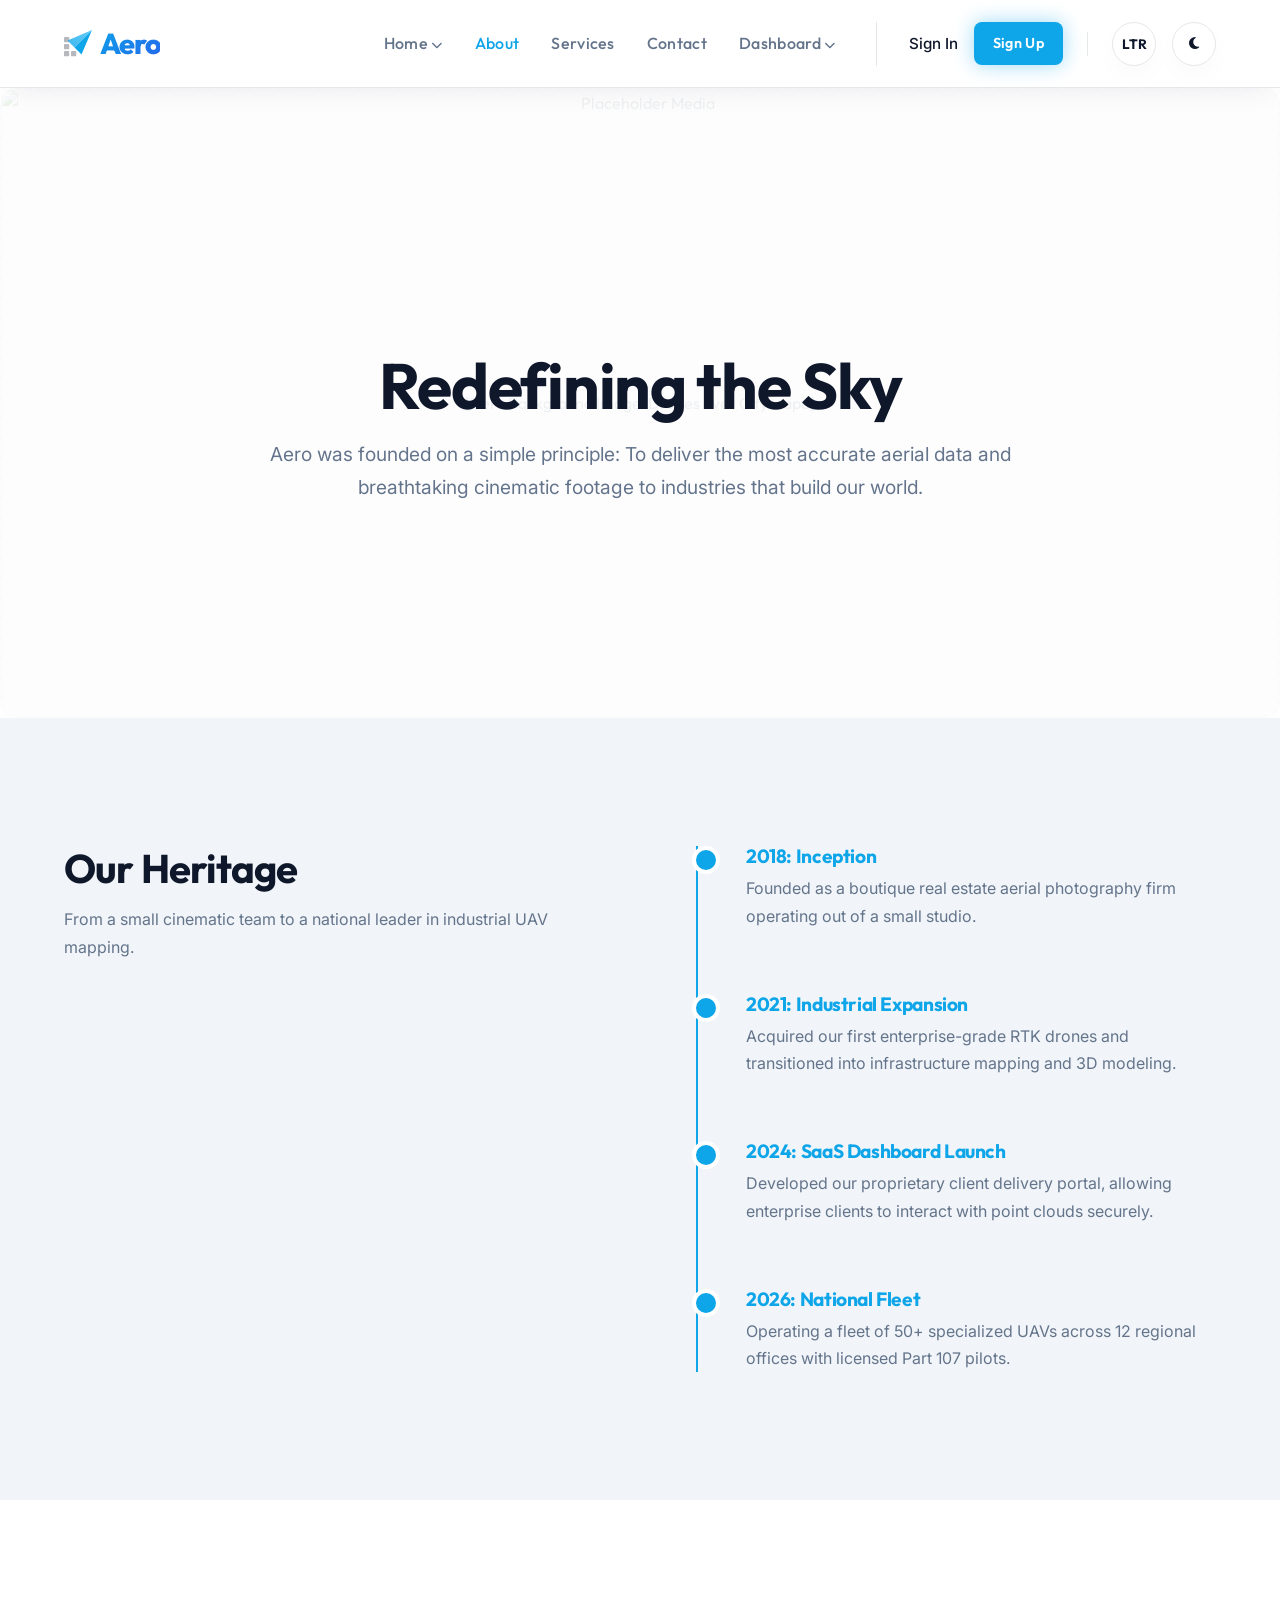
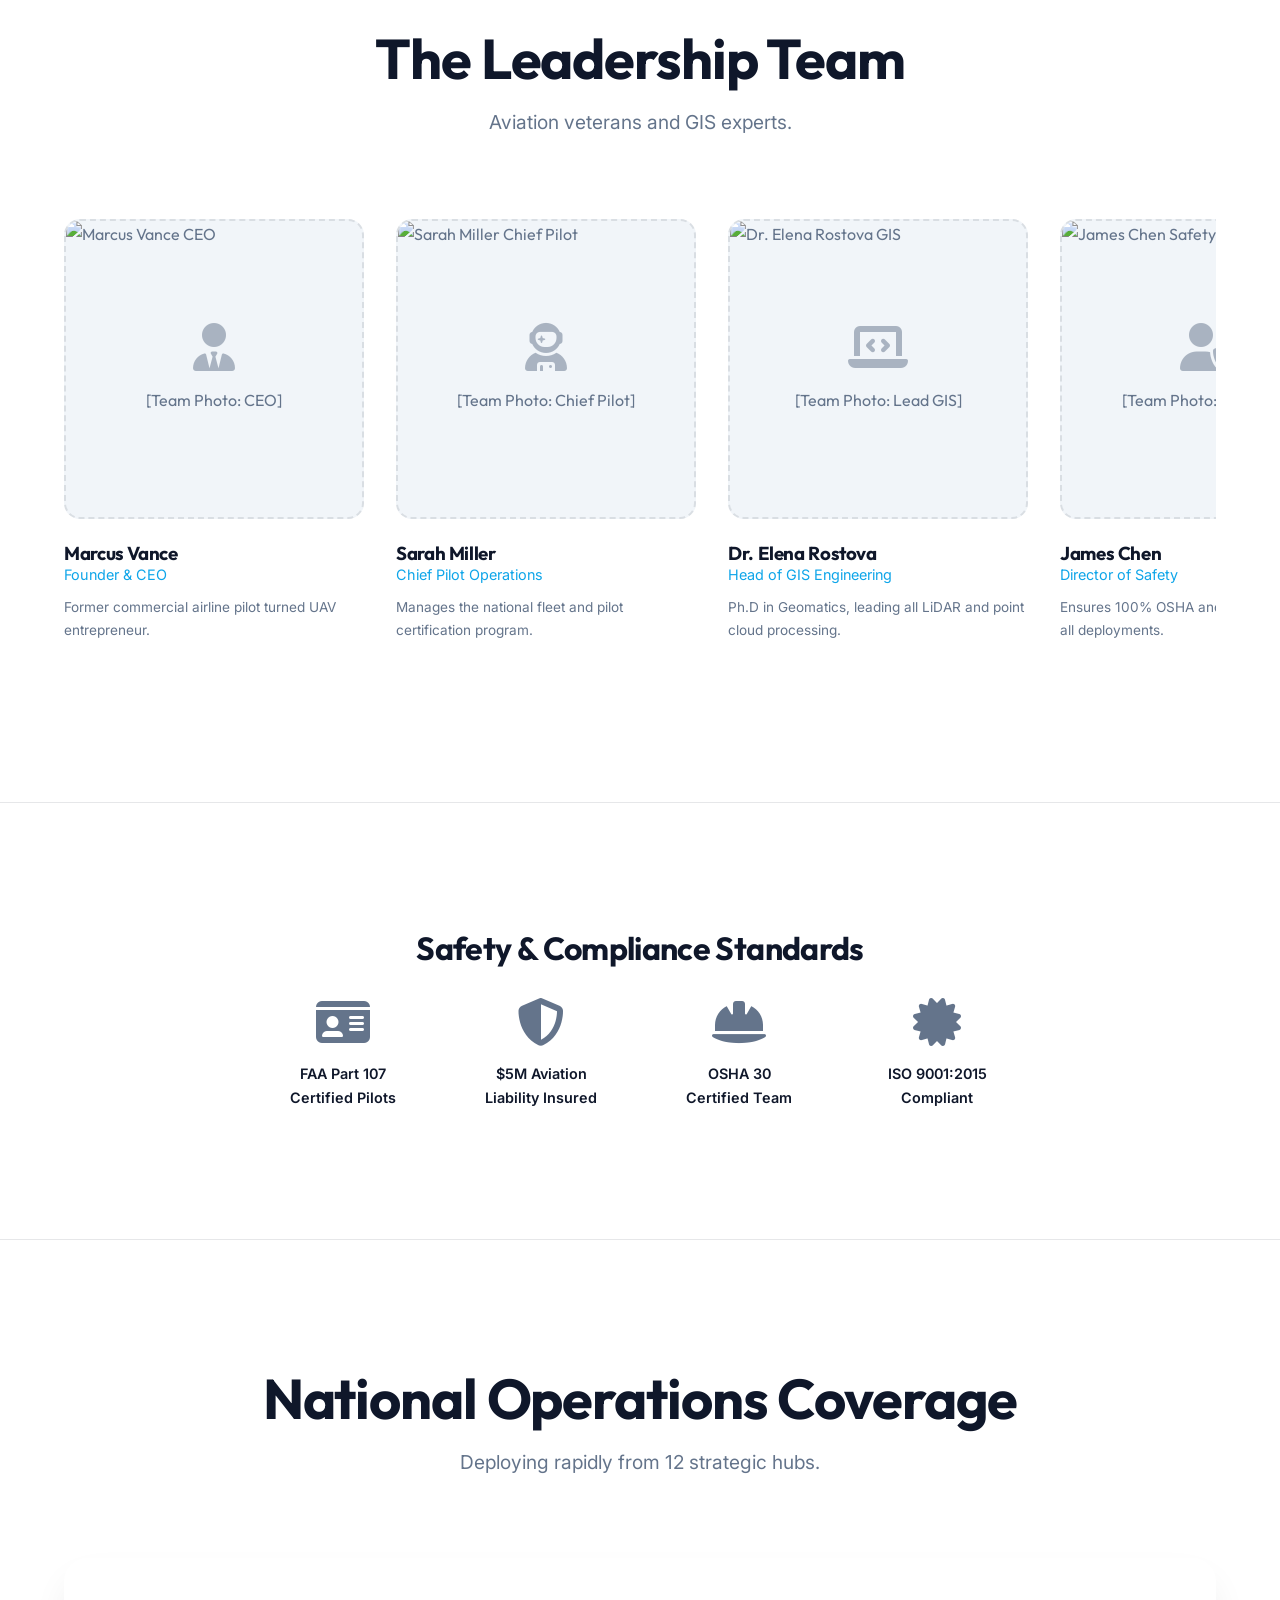
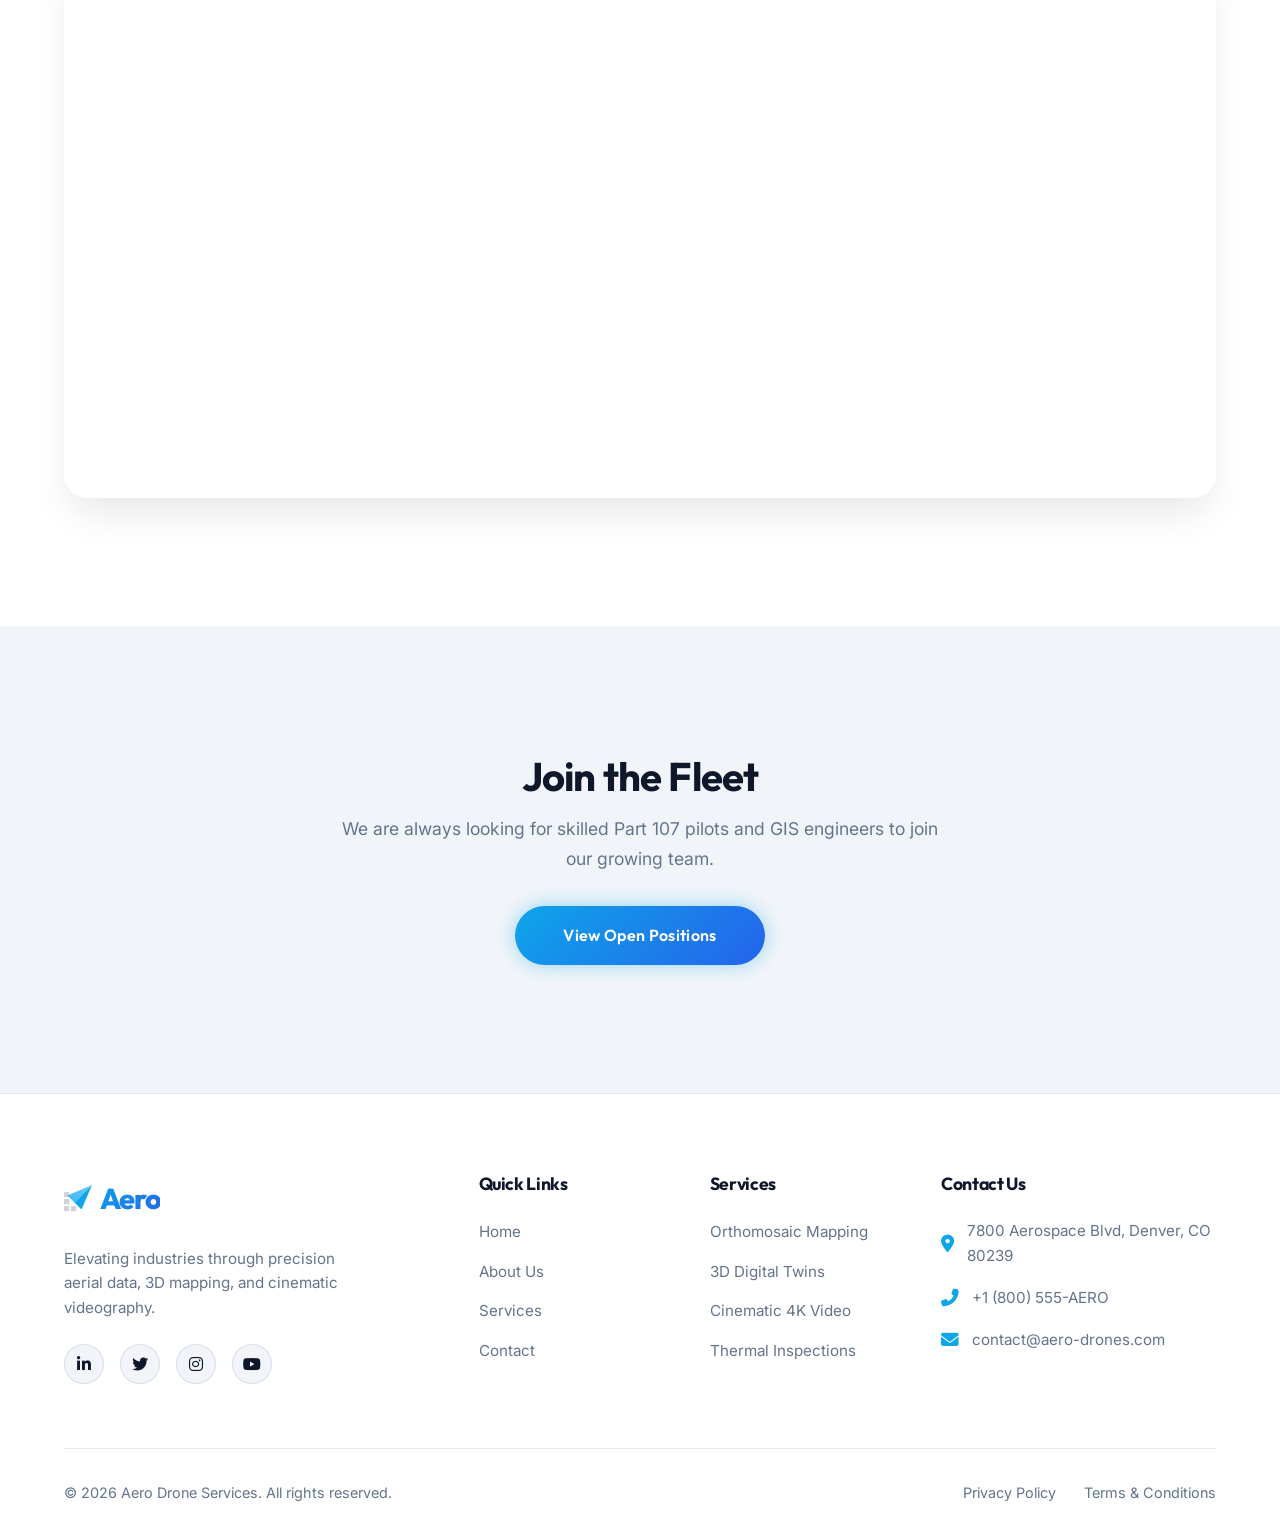
==== commit 0209f15a: "Implement mobile hamburger menu and responsive layout fixes" ====
--- a/about.html
+++ b/about.html
@@ -32,9 +32,12 @@
                     <path d="M 12 20 L 32 0 L 20 28 Z" fill="url(#drone-grad-right)"/>
                     <path d="M 12 20 L 32 0 L 4 12 Z" fill="url(#drone-grad-left)" opacity="0.8"/>
                 </svg>
-                <span style="font-family: var(--font-heading); font-size: 1.5rem; font-weight: 800; color: var(--text-primary);">Aero</span>
+                <span>Aero</span>
             </a>
         </div>
+        <button class="mobile-menu-btn" aria-label="Toggle Menu">
+            <i class="fas fa-bars"></i>
+        </button>
         <nav>
             <ul class="nav-links">
                 <li class="nav-item-dropdown">
@@ -246,7 +249,7 @@
                             <path d="M 12 20 L 32 0 L 20 28 Z" fill="url(#drone-grad-right)"/>
                             <path d="M 12 20 L 32 0 L 4 12 Z" fill="url(#drone-grad-left)" opacity="0.8"/>
                         </svg>
-                        <span style="font-family: var(--font-heading); font-size: 1.5rem; font-weight: 800; color: var(--text-primary);">Aero</span>
+                        <span>Aero</span>
                     </a>
                 </div>
                 <p>Elevating industries through precision aerial data, 3D mapping, and cinematic videography.</p>
--- a/style.css
+++ b/style.css
@@ -940,7 +940,7 @@
         margin-right: 0;
     }
 
-    .mobile-menu-btn {
+    .app-topbar .mobile-menu-btn {
         display: block;
     }
 
@@ -1366,3 +1366,155 @@
     background-position: right 1rem center;
     background-size: 1em;
 }
+
+/* --- 1024px Small Laptop / Landscape Tablet Optimizations --- */
+@media (max-width: 1024px) {
+    /* 1. Header Navigation Breathing Room */
+    header {
+        padding: 1.2rem 3%;
+    }
+    .nav-links {
+        gap: 1rem;
+    }
+    .nav-links a {
+        font-size: 0.95rem;
+    }
+    
+    /* 2. Scale down massive desktop typography */
+    h1 {
+        font-size: 4rem !important;
+    }
+    h2 {
+        font-size: 3rem !important;
+    }
+    .hero-centered h1, .hero-split-left h1, .hero-split-right h1 {
+        font-size: 4rem !important;
+    }
+    
+    /* 3. Reduce global section padding */
+    .section-padding {
+        padding: 6rem 4% !important;
+    }
+    
+    /* 4. Grid gaps reduction */
+    .grid-2, .grid-3, .grid-4 {
+        gap: 1.5rem;
+    }
+}
+
+/* --- 768px Tablet Optimizations --- */
+@media (max-width: 768px) {
+    /* 1. Header Navigation Overlap (Hamburger Menu) */
+    header {
+        flex-wrap: nowrap;
+        position: relative;
+    }
+    header .mobile-menu-btn {
+        display: block;
+        margin-left: auto;
+        background: none;
+        border: none;
+        color: var(--text-primary);
+        font-size: 1.5rem;
+        cursor: pointer;
+    }
+    nav {
+        display: none;
+        position: absolute;
+        top: 100%;
+        left: 0;
+        width: 100%;
+        background-color: var(--bg-elevated);
+        border-bottom: 1px solid var(--border);
+        box-shadow: var(--shadow-elevated);
+        padding: 1.5rem 5%;
+        flex-direction: column;
+        gap: 1.5rem;
+        z-index: 999;
+    }
+    nav.open {
+        display: flex;
+    }
+    .nav-links {
+        flex-direction: column;
+        width: 100%;
+        align-items: center;
+        gap: 1.5rem;
+    }
+    .nav-links a {
+        font-size: 1.1rem;
+    }
+    .header-utils {
+        width: 100%;
+        justify-content: center;
+        flex-wrap: wrap;
+        padding-top: 1rem;
+        border-top: 1px solid var(--border);
+    }
+    
+    /* 2. Scale down large typography slightly */
+    h1 {
+        font-size: 3.5rem !important;
+        line-height: 1.2 !important;
+    }
+    h2 {
+        font-size: 2.5rem !important;
+        line-height: 1.2 !important;
+    }
+    .hero-centered h1, .hero-split-left h1, .hero-split-right h1 {
+        font-size: 3.5rem !important;
+    }
+    
+    /* 3. Dashboard table horizontal scroll */
+    .dashboard-table {
+        display: block;
+        overflow-x: auto;
+        white-space: nowrap;
+        width: 100%;
+        -webkit-overflow-scrolling: touch;
+    }
+}
+
+/* --- 360px Mobile Optimizations --- */
+@media (max-width: 480px) {
+    /* 1. Prevent grid layout overflow */
+    .grid-2, .grid-3, .grid-4 {
+        grid-template-columns: 1fr !important;
+        gap: 1.5rem;
+    }
+    
+    /* 2. Scale down large typography */
+    h1 {
+        font-size: 2.5rem !important;
+        line-height: 1.2 !important;
+    }
+    h2 {
+        font-size: 2rem !important;
+        line-height: 1.2 !important;
+    }
+    
+    /* 3. Reduce padding to save screen space */
+    .section-padding {
+        padding: 4rem 1rem !important;
+    }
+    
+    /* 4. Fix table horizontal overflow (Handled by 768px rule) */
+    
+    /* 5. Dashboard specific mobile fixes */
+    .app-main {
+        padding: 1rem;
+    }
+    .stats-grid {
+        grid-template-columns: 1fr;
+    }
+    
+    /* 7. Ensure media elements fit */
+    .media-placeholder, iframe {
+        max-width: 100% !important;
+    }
+    
+    /* 8. Fix zig-zag row margins */
+    .zig-zag-row > div {
+        padding: 0 !important;
+    }
+}
